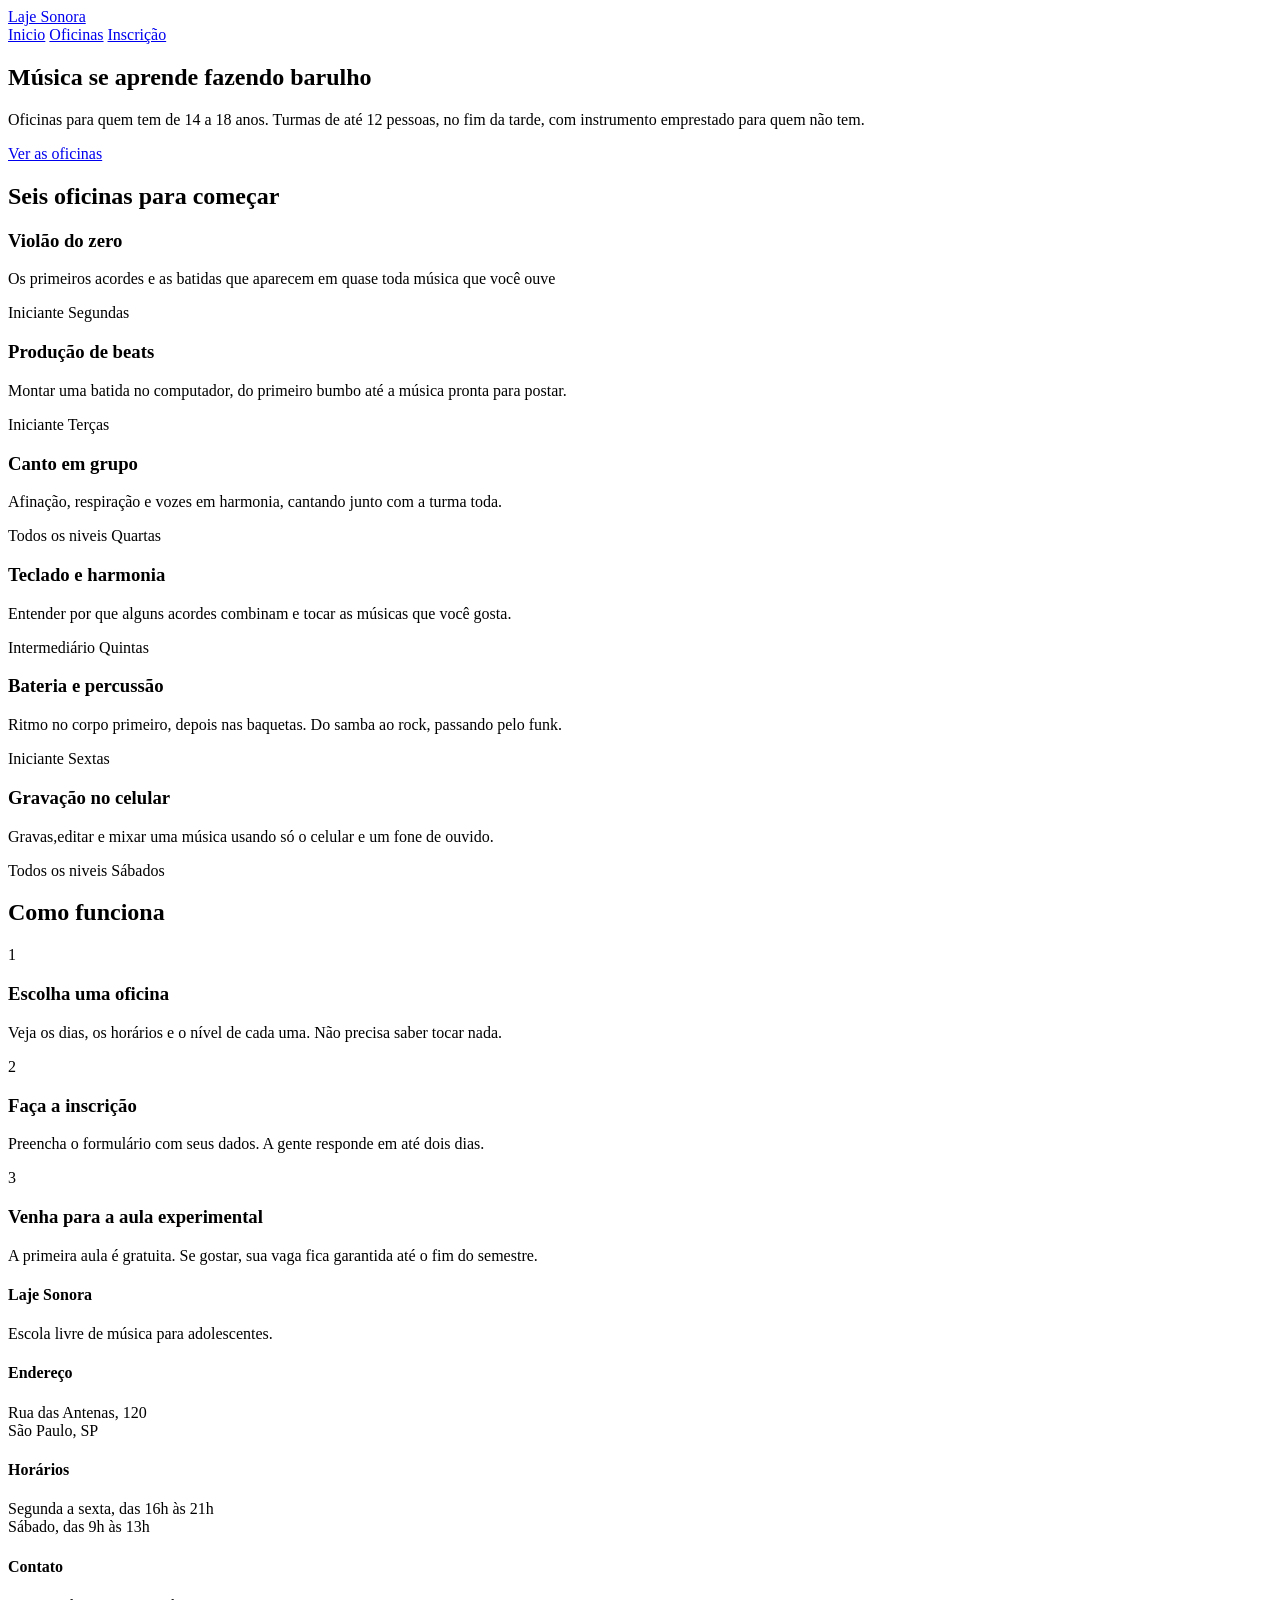
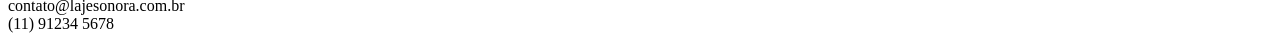
==== index.html @ c9c6be6e "Initial commit" ====
<!DOCTYPE html>
<html lang="pt-BR">
<head>
    <meta charset="UTF-8">
    <meta name="viewport" content="width=device-width, initial-scale=1.0">
    <title>Laje Sonora | Início</title>
    <link rel="stylesheet" href="style.css">
    <link rel="preconnect" href="https://fonts.googleapis.com">
    <link rel="preconnect" href="https://fonts.gstatic.com" crossorigin>
    <link href="https://fonts.googleapis.com/css2?family=Archivo:ital,wght@0,100..900;1,100..900&family=Big+Shoulders:opsz,wght@10..72,100..900&display=swap" rel="stylesheet">

</head>
<body>
    
    <header class="Conteudo topo">
        <a href="index.html Logo">Laje Sonora</a>

        <nav class="Menu">
            <a href="index.html" class="atual">Inicio</a>
            <a href="oficinas.html">Oficinas</a>
            <a href="inscricao.html">Inscrição</a>
        </nav>
    </header>
    <main>
        <section class="conteudo cartazes">
            <div class="cartaz cartaz-principal">
                <h1>Música se aprende fazendo barulho</h1>
            </div>
            <div class="cartaz cartaz-lateral">
                <p>Oficinas para quem tem de 14 a 18 anos. Turmas de até 12 pessoas, no fim da tarde, com instrumento emprestado para quem não tem.</p>
                <a href="oficinas.html" class="botao">Ver as oficinas</a>
            </div>
        </section>
        
        <section class="conteudo secao">
            <h2 class="titulo-secao">Seis oficinas para começar</h2>
            <div class="cards">
                <article class="card">
                    <div class="foto foto-azul"></div>

                    <div class="card-texto">
                        <h3>Violão do zero</h3>
                        <p>Os primeiros acordes e as batidas que aparecem em quase toda música que você ouve</p>

                        <div class="card-info">
                            <span>Iniciante</span>
                            <span>Segundas</span>
                        </div>
                    </div>
                </article>
                <article class="card">
                    <div class="foto foto-amarela"></div>

                    <div class="card-texto">
                        <h3>Produção de beats</h3>
                        <p>Montar uma batida no computador, do primeiro bumbo até a música pronta para postar.</p>

                        <div class="card-info">
                            <span>Iniciante</span>
                            <span>Terças</span>
                        </div>
                    </div>
                </article>
                <article class="card">
                    <div class="foto foto-tinta"></div>

                    <div class="card-texto">
                        <h3>Canto em grupo</h3>
                        <p>Afinação, respiração e vozes em harmonia, cantando junto com a turma toda.</p>

                        <div class="card-info">
                            <span>Todos os niveis</span>
                            <span>Quartas</span>
                        </div>
                    </div>
                </article>
                <article class="card">
                    <div class="foto"></div>

                    <div class="card-texto">
                        <h3>Teclado e harmonia</h3>
                        <p>Entender por que alguns acordes combinam e tocar as músicas que você gosta.</p>

                        <div class="card-info">
                            <span>Intermediário</span>
                            <span>Quintas</span>
                        </div>
                    </div>
                </article>
                <article class="card">
                    <div class="foto foto-azul"></div>

                    <div class="card-texto">
                        <h3>Bateria e percussão</h3>
                        <p>Ritmo no corpo primeiro, depois nas baquetas. Do samba ao rock, passando pelo funk.</p>

                        <div class="card-info">
                            <span>Iniciante</span>
                            <span>Sextas</span>
                        </div>
                    </div>
                </article>
                <article class="card">
                    <div class="foto foto-tinta"></div>

                    <div class="card-texto">
                        <h3>Gravação no celular</h3>
                        <p>Gravas,editar e mixar uma música usando só o celular e um fone de ouvido.</p>

                        <div class="card-info">
                            <span>Todos os niveis</span>
                            <span>Sábados</span>
                        </div>
                    </div>
                </article>
            </div>
        </section>
        <section class="conteudo secao">
            <h2 class="titulo-secao">Como funciona</h2>
            <div class="passos">
                <div class="passo">
                    <p class="passo-numero">1</p>
                    <h3>Escolha uma oficina</h3>
                    <p>Veja os dias, os horários e o nível de cada uma. Não precisa saber tocar nada.</p>
                </div>
                <div class="passo">
                    <p class="passo-numero">2</p>
                    <h3>Faça a inscrição</h3>
                    <p>Preencha o formulário com seus dados. A gente responde em até dois dias.</p>
                </div>
                <div class="passo">
                    <p class="passo-numero">3</p>
                    <h3>Venha para a aula experimental</h3>
                    <p>A primeira aula é gratuita. Se gostar, sua vaga fica garantida até o fim do semestre.</p>
                </div>

            </div>
        </section>
    </main>
    <footer class="rodape">
        <div class="conteudo rodape-colunas">
            <div class="rodape-colunas">
                <h4>Laje Sonora</h4>
                <p>Escola livre de música para adolescentes.</p>
            </div>
            <div class="rodape-colunas">
                <h4>Endereço</h4>
                <p>Rua das Antenas, 120 <br> São Paulo, SP</p>
            </div>
            <div class="rodape-colunas">
                <h4>Horários</h4>
                <p>Segunda a sexta, das 16h às 21h <br> Sábado, das 9h às 13h</p>
            </div>
            <div class="rodape-colunas">
                <h4>Contato</h4>
                <p>contato@lajesonora.com.br <br> (11) 91234 5678</p>
            </div>
        </div>
    </footer>
</body>
</html>
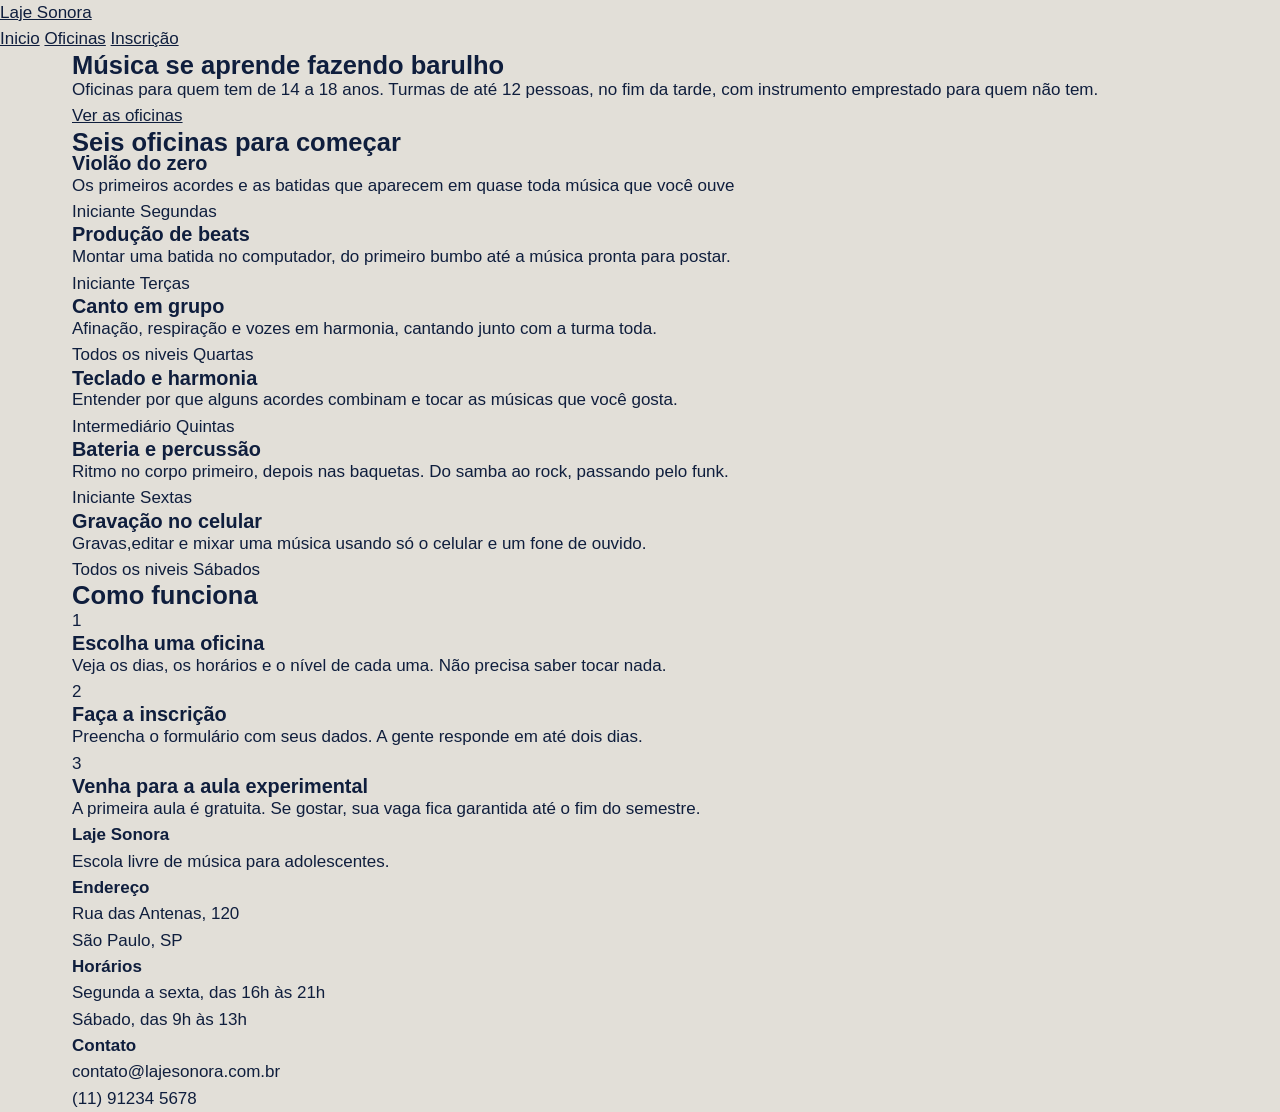
==== commit beae3792: "CSS geral: reset, variáveis e fontes" ====
--- a/index.html
+++ b/index.html
@@ -4,18 +4,17 @@
     <meta charset="UTF-8">
     <meta name="viewport" content="width=device-width, initial-scale=1.0">
     <title>Laje Sonora | Início</title>
-    <link rel="stylesheet" href="style.css">
+    <link rel="stylesheet" href="index.css">
     <link rel="preconnect" href="https://fonts.googleapis.com">
     <link rel="preconnect" href="https://fonts.gstatic.com" crossorigin>
     <link href="https://fonts.googleapis.com/css2?family=Archivo:ital,wght@0,100..900;1,100..900&family=Big+Shoulders:opsz,wght@10..72,100..900&display=swap" rel="stylesheet">
 
 </head>
 <body>
-    
     <header class="Conteudo topo">
-        <a href="index.html Logo">Laje Sonora</a>
+        <a href="index.html" class="logo">Laje Sonora</a>
 
-        <nav class="Menu">
+        <nav class="menu">
             <a href="index.html" class="atual">Inicio</a>
             <a href="oficinas.html">Oficinas</a>
             <a href="inscricao.html">Inscrição</a>
@@ -31,17 +30,14 @@
                 <a href="oficinas.html" class="botao">Ver as oficinas</a>
             </div>
         </section>
-        
         <section class="conteudo secao">
             <h2 class="titulo-secao">Seis oficinas para começar</h2>
             <div class="cards">
                 <article class="card">
                     <div class="foto foto-azul"></div>
-
                     <div class="card-texto">
                         <h3>Violão do zero</h3>
                         <p>Os primeiros acordes e as batidas que aparecem em quase toda música que você ouve</p>
-
                         <div class="card-info">
                             <span>Iniciante</span>
                             <span>Segundas</span>
@@ -50,11 +46,9 @@
                 </article>
                 <article class="card">
                     <div class="foto foto-amarela"></div>
-
                     <div class="card-texto">
                         <h3>Produção de beats</h3>
                         <p>Montar uma batida no computador, do primeiro bumbo até a música pronta para postar.</p>
-
                         <div class="card-info">
                             <span>Iniciante</span>
                             <span>Terças</span>
@@ -67,7 +61,6 @@
                     <div class="card-texto">
                         <h3>Canto em grupo</h3>
                         <p>Afinação, respiração e vozes em harmonia, cantando junto com a turma toda.</p>
-
                         <div class="card-info">
                             <span>Todos os niveis</span>
                             <span>Quartas</span>
@@ -76,11 +69,9 @@
                 </article>
                 <article class="card">
                     <div class="foto"></div>
-
                     <div class="card-texto">
                         <h3>Teclado e harmonia</h3>
                         <p>Entender por que alguns acordes combinam e tocar as músicas que você gosta.</p>
-
                         <div class="card-info">
                             <span>Intermediário</span>
                             <span>Quintas</span>
@@ -89,11 +80,9 @@
                 </article>
                 <article class="card">
                     <div class="foto foto-azul"></div>
-
                     <div class="card-texto">
                         <h3>Bateria e percussão</h3>
                         <p>Ritmo no corpo primeiro, depois nas baquetas. Do samba ao rock, passando pelo funk.</p>
-
                         <div class="card-info">
                             <span>Iniciante</span>
                             <span>Sextas</span>
@@ -102,11 +91,9 @@
                 </article>
                 <article class="card">
                     <div class="foto foto-tinta"></div>
-
                     <div class="card-texto">
                         <h3>Gravação no celular</h3>
                         <p>Gravas,editar e mixar uma música usando só o celular e um fone de ouvido.</p>
-
                         <div class="card-info">
                             <span>Todos os niveis</span>
                             <span>Sábados</span>
@@ -133,7 +120,6 @@
                     <h3>Venha para a aula experimental</h3>
                     <p>A primeira aula é gratuita. Se gostar, sua vaga fica garantida até o fim do semestre.</p>
                 </div>
-
             </div>
         </section>
     </main>
--- a/index.css
+++ b/index.css
@@ -0,0 +1,43 @@
+* {
+    margin: 0;
+    padding: 0;
+    box-sizing: border-box;
+}
+
+:root {
+    --concreto: #E2DFD8;
+    --concreto-escuro: #CBC7BE;
+    --tinta: #0F1E3D;
+    --caixa-dagua: #1F5FBF;
+    --fita: #F3C623;
+    --branco: #FFFFFF;
+
+    --fonte-cartaz: "Big shoulders", "Arial Narrow", sans-serif;
+    --fonte-texto: "Archivo", Arial, sans-serif;
+}
+
+body {
+    background-color: var(--concreto);
+    color: var(--tinta);
+    font-family: var(--fonte-texto);
+    font-size: 17px;
+    line-height: 1.55;
+
+}
+
+a {
+    color: inherit;
+}
+
+h1, h2, h3{
+    font-family: var(--fonte-cartaz);
+    font-weight: 900;
+    line-height: 0.95;
+}
+
+.conteudo{
+    max-width: 1200px;
+    margin-inline: auto;
+    padding-inline: 32px;
+}
+
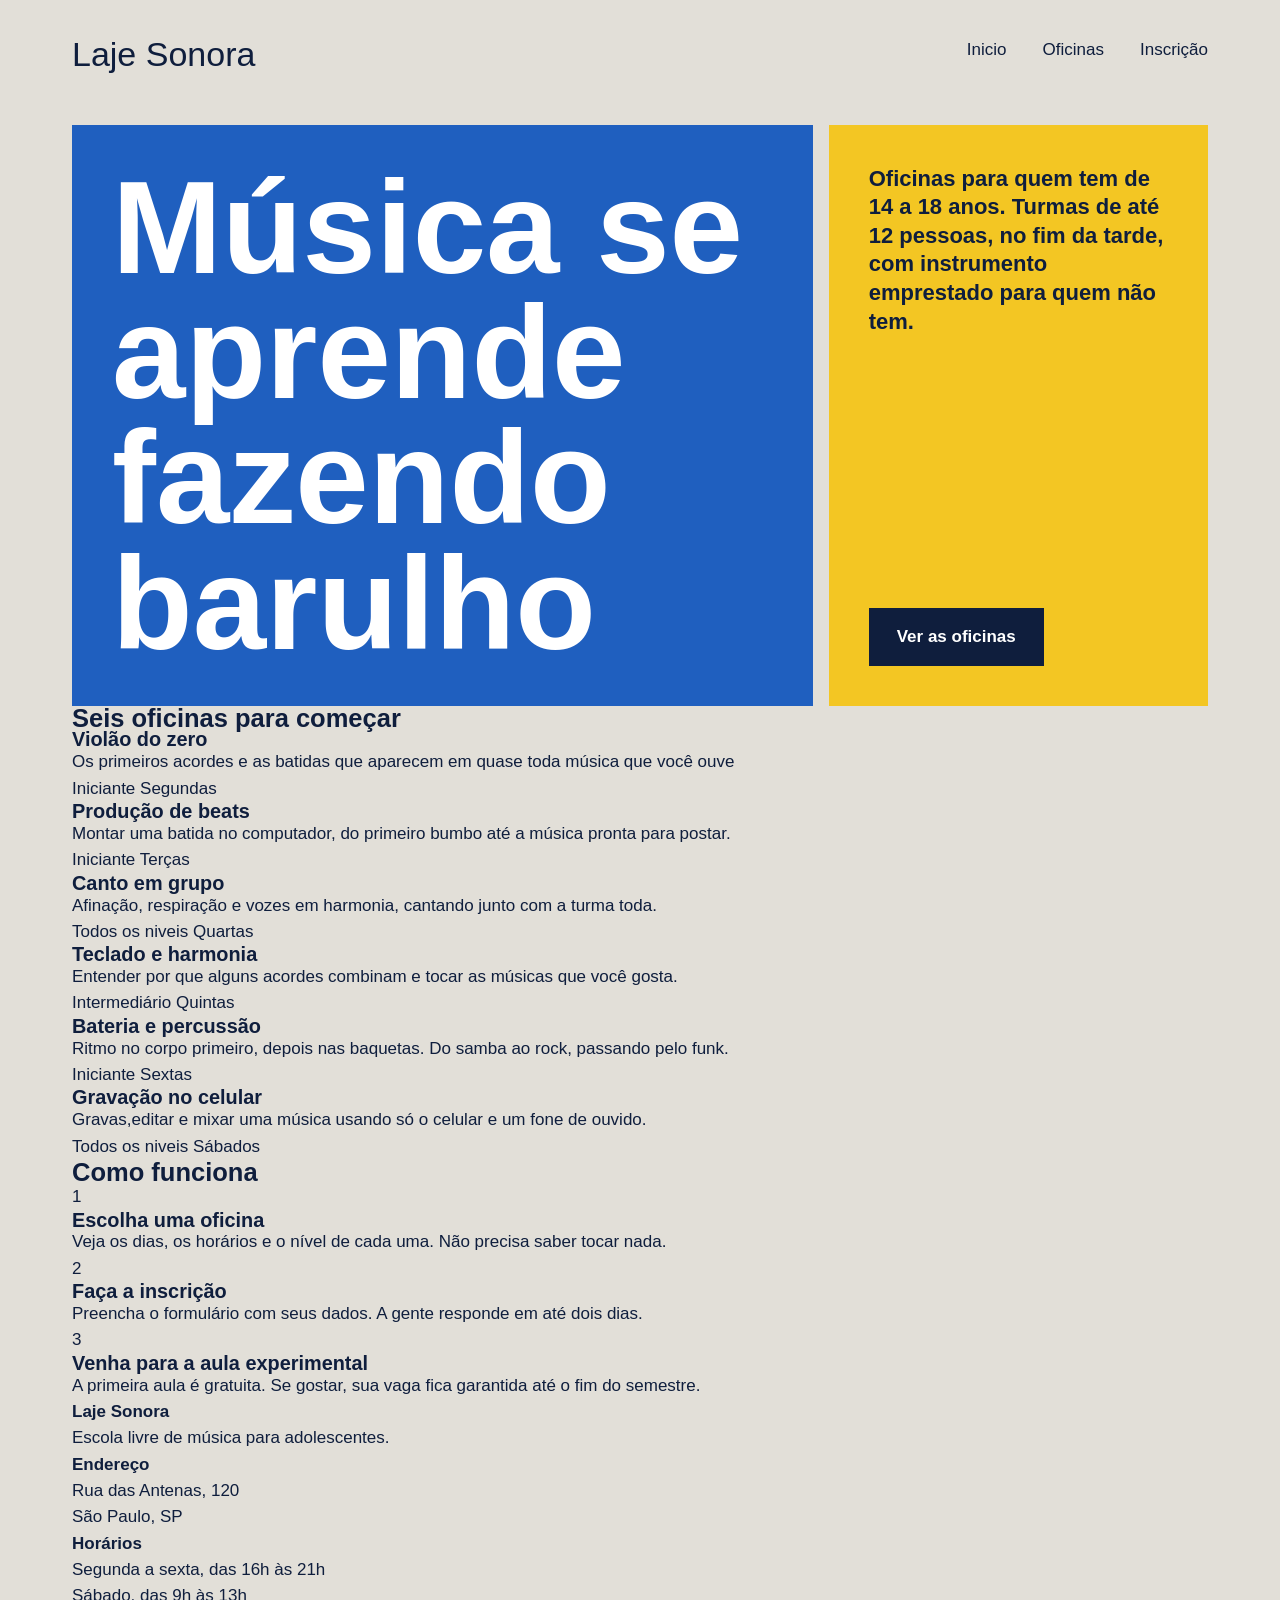
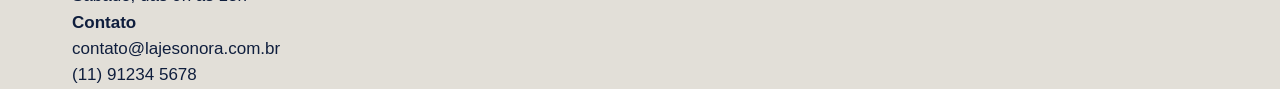
==== commit 0af78e98: "Cartazes do topo" ====
--- a/index.html
+++ b/index.html
@@ -11,7 +11,7 @@
 
 </head>
 <body>
-    <header class="Conteudo topo">
+    <header class="conteudo topo">
         <a href="index.html" class="logo">Laje Sonora</a>
 
         <nav class="menu">
--- a/index.css
+++ b/index.css
@@ -41,3 +41,89 @@
     padding-inline: 32px;
 }
 
+.topo {
+    padding-block: 28px;
+    display: flex;
+    justify-content: space-between;
+    align-items: center;
+}
+
+.logo {
+    font-family: var(--fonte-cartaz);
+    font-size: 34px;
+    font-weight: 900px;
+    text-decoration: none;
+}
+
+.menu {
+    display: flex;
+    gap: 36px;
+}
+
+.menu a {
+    font-weight: 600px;
+    text-decoration: none;
+    padding-bottom: 4px;
+    border-bottom: 4px solid transparent;
+}
+
+.menu a:hover{
+    border-bottom-color: var(--tinta);
+}
+
+.menu a.atual:hover {
+    border-bottom-color: var(--fita);
+}
+
+.cartazes {
+    margin-top: 16px;
+    display: flex;
+    gap: 16px;
+}
+
+.cartaz {
+    padding: 40px;
+}
+
+.cartaz-principal {
+    background-color: var(--caixa-dagua);
+    color: var(--branco);
+    flex: 2;
+}
+
+.cartaz-principal h1 {
+    font-size: 132px;
+    width: 9ch;
+}
+
+.cartaz-lateral {
+    background-color: var(--fita);
+    flex: 1;
+    display: flex;
+    flex-direction: column;
+    justify-content: space-between;
+    gap: 32px;
+    align-items: flex-start;
+}
+
+.cartaz-lateral p {
+    font-size: 22px;
+    font-weight: 600;
+    line-height: 1.3;
+}
+
+.botao {
+    background-color: var(--tinta);
+    color: var(--branco);
+    font-weight: 700;
+    text-decoration: none;
+    padding: 16px 28px;
+    border: none;
+    font-family: var(--fonte-texto);
+    font-size: 17px;
+    cursor: pointer;
+}
+
+.botao:hover {
+    background-color: var(--caixa-dagua);
+}
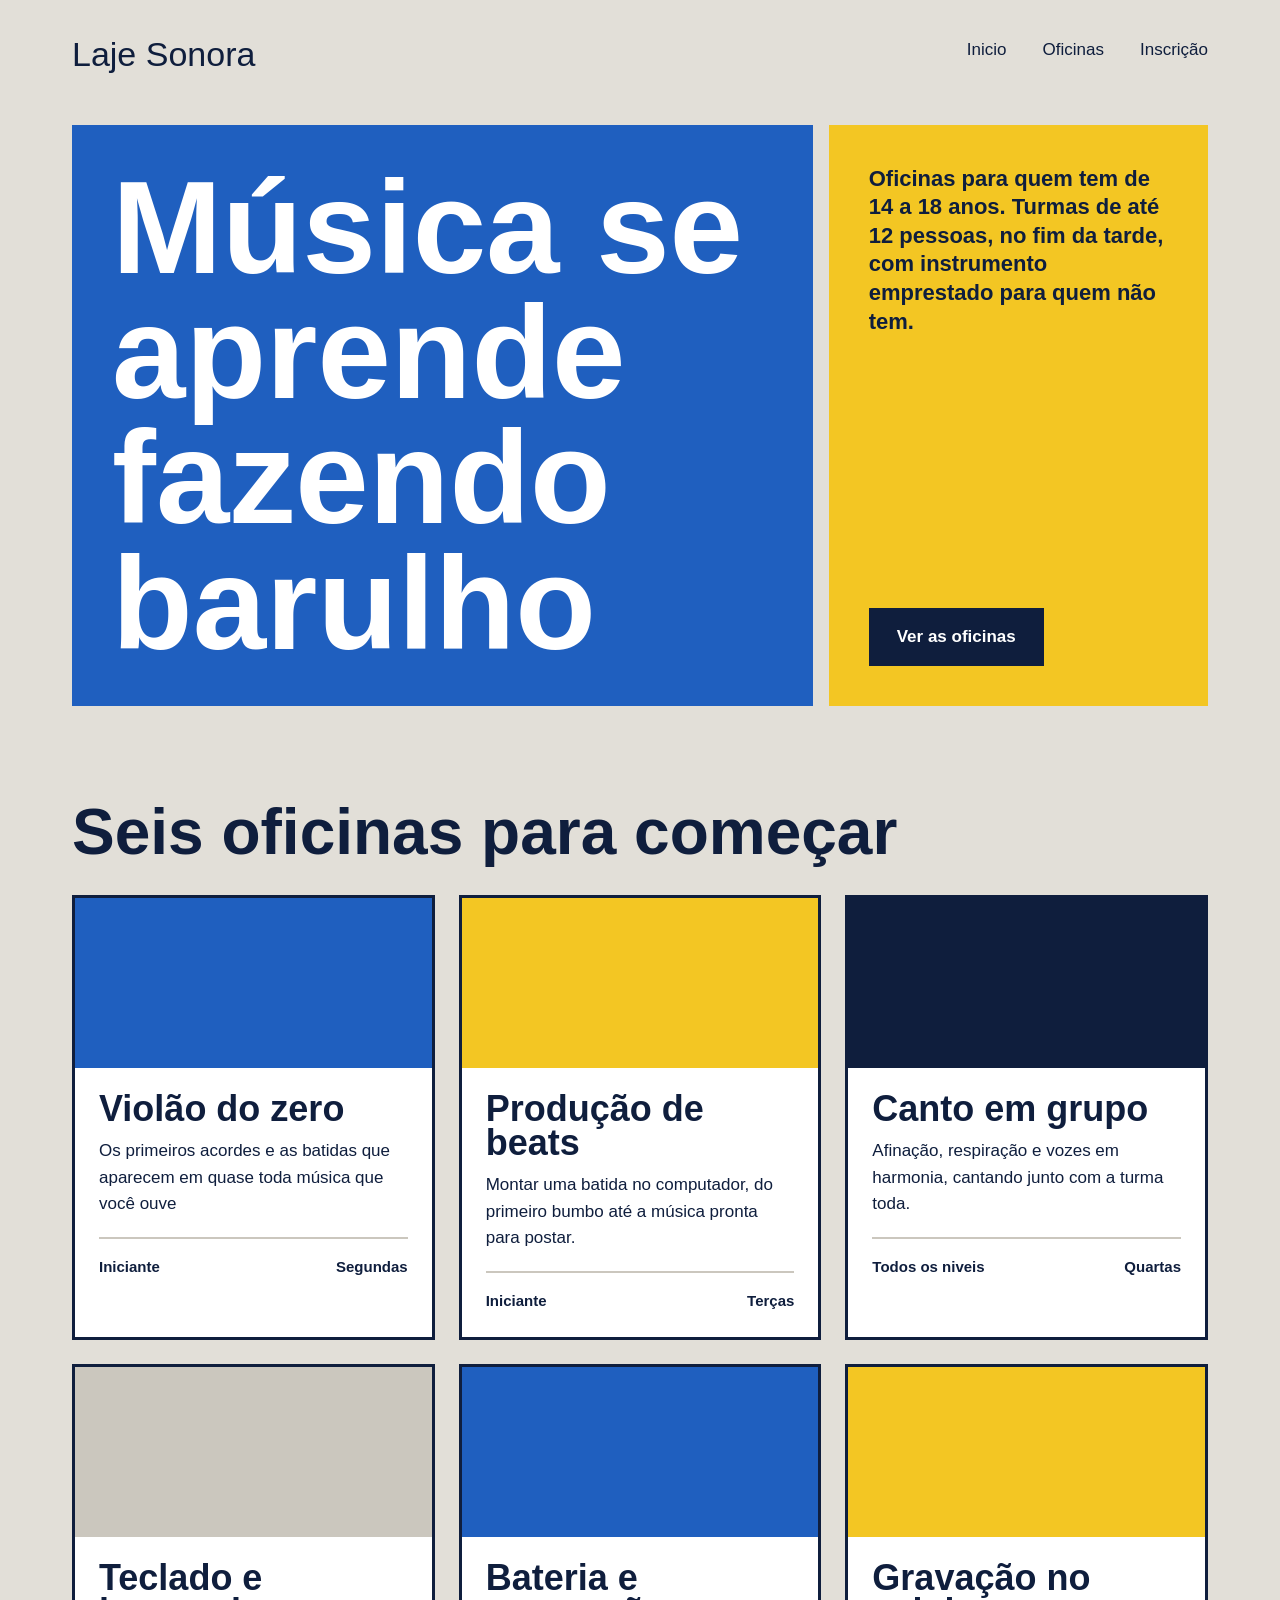
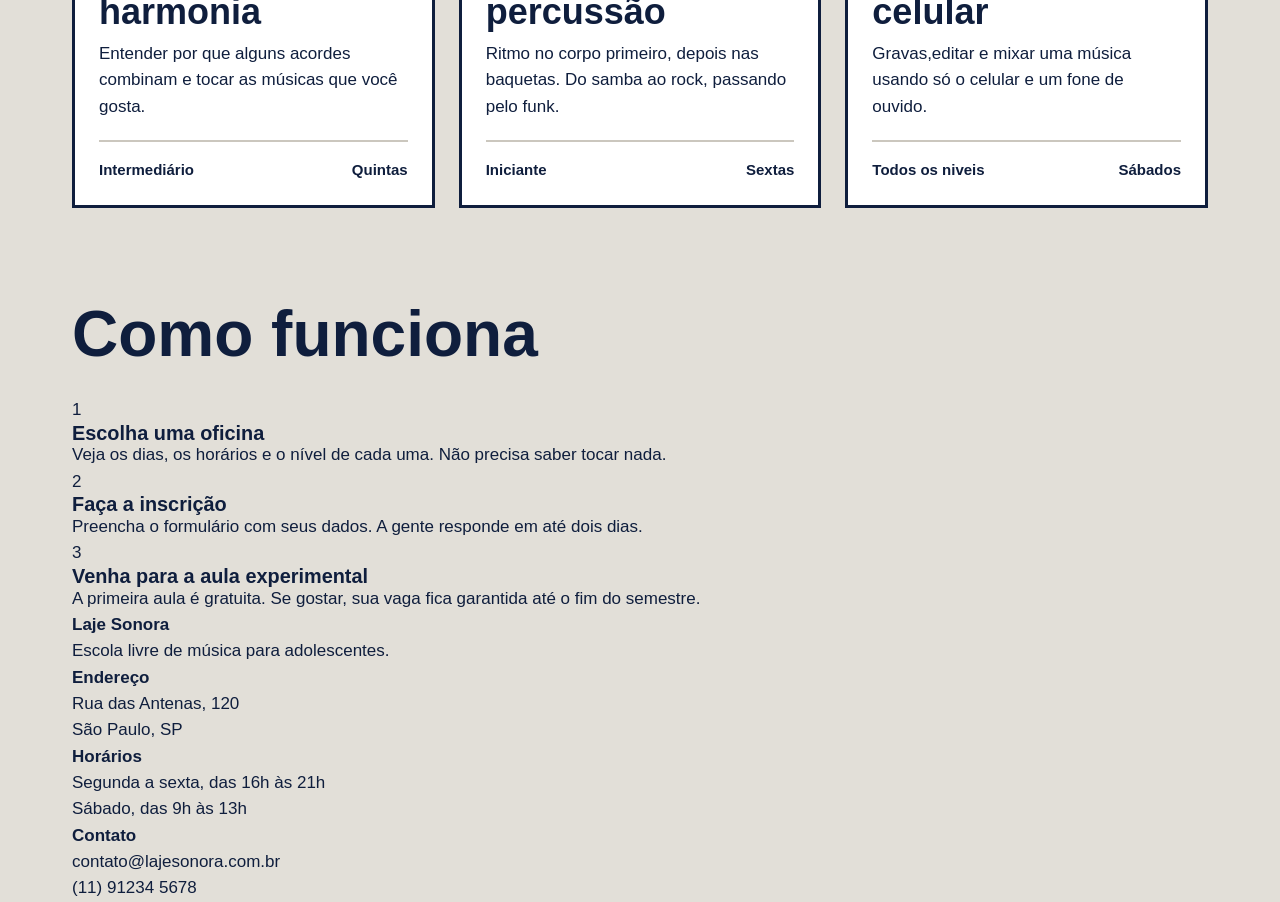
==== commit f47fcf00: "Cards das oficinas" ====
--- a/index.html
+++ b/index.html
@@ -90,7 +90,7 @@
                     </div>
                 </article>
                 <article class="card">
-                    <div class="foto foto-tinta"></div>
+                    <div class="foto foto-amarela"></div>
                     <div class="card-texto">
                         <h3>Gravação no celular</h3>
                         <p>Gravas,editar e mixar uma música usando só o celular e um fone de ouvido.</p>
--- a/index.css
+++ b/index.css
@@ -126,4 +126,64 @@
 
 .botao:hover {
     background-color: var(--caixa-dagua);
+}
+
+.secao {
+    margin-top: 96px;
+}
+
+.titulo-secao{
+    font-size: 64px;
+    margin-bottom: 32px;
+}
+
+.cards {
+    display: flex;
+    flex-wrap: wrap;
+    gap: 24px;
+}
+
+.card {
+    background-color: var(--branco);
+    border: 3px solid var(--tinta);
+    flex: 1 1 340px;
+}
+
+.card .foto {
+    height: 170px;
+}
+
+.foto {
+    background-color: var(--concreto-escuro);
+}
+
+.foto-azul {
+    background-color: var(--caixa-dagua);
+}
+
+.foto-amarela {
+    background-color: var(--fita);
+}
+
+.foto-tinta {
+    background-color: var(--tinta);
+}
+
+.card-texto {
+    padding: 24px;
+}
+
+.card h3 {
+    font-size: 36px;
+    margin-bottom: 12px;
+}
+
+.card-info {
+    margin-top: 20px;
+    padding-top: 16px;
+    border-top: 2px solid var(--concreto-escuro);
+    font-weight: 600;
+    font-size: 15px;
+    display: flex;
+    justify-content: space-between;
 }
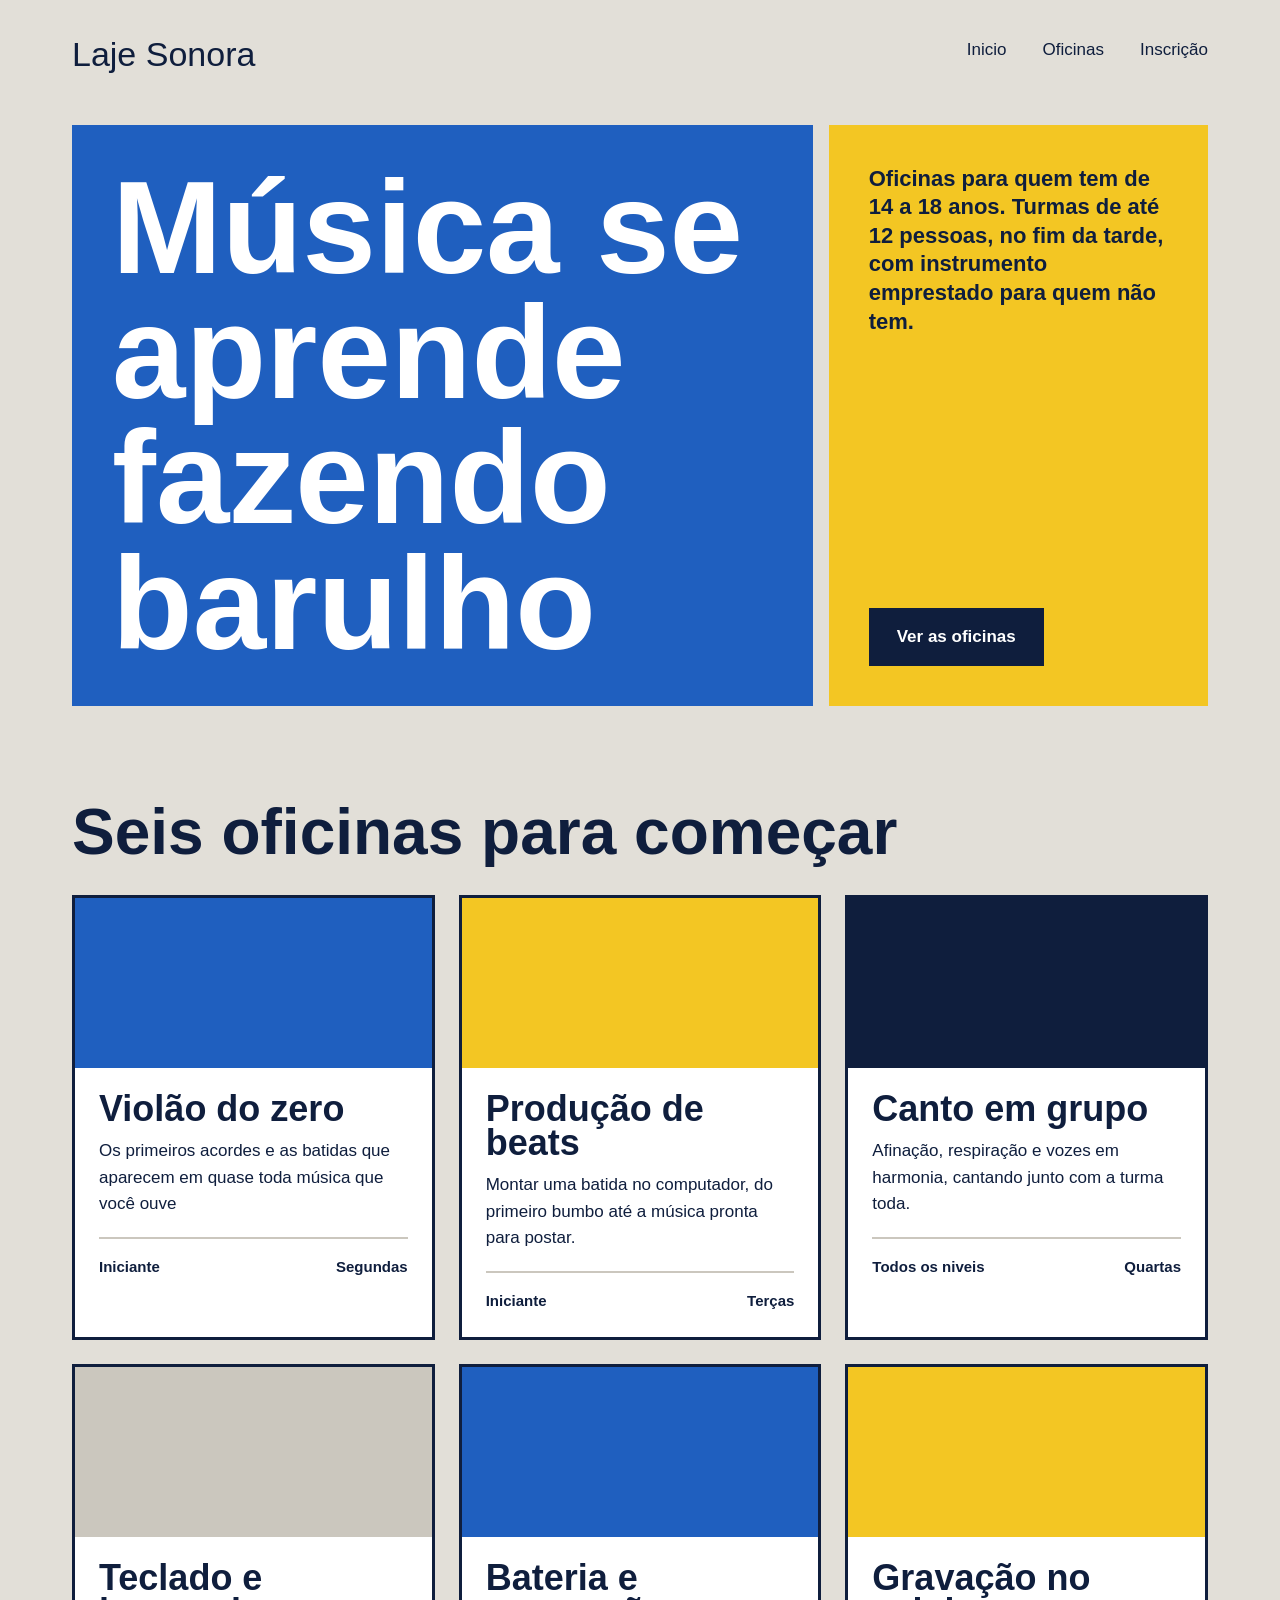
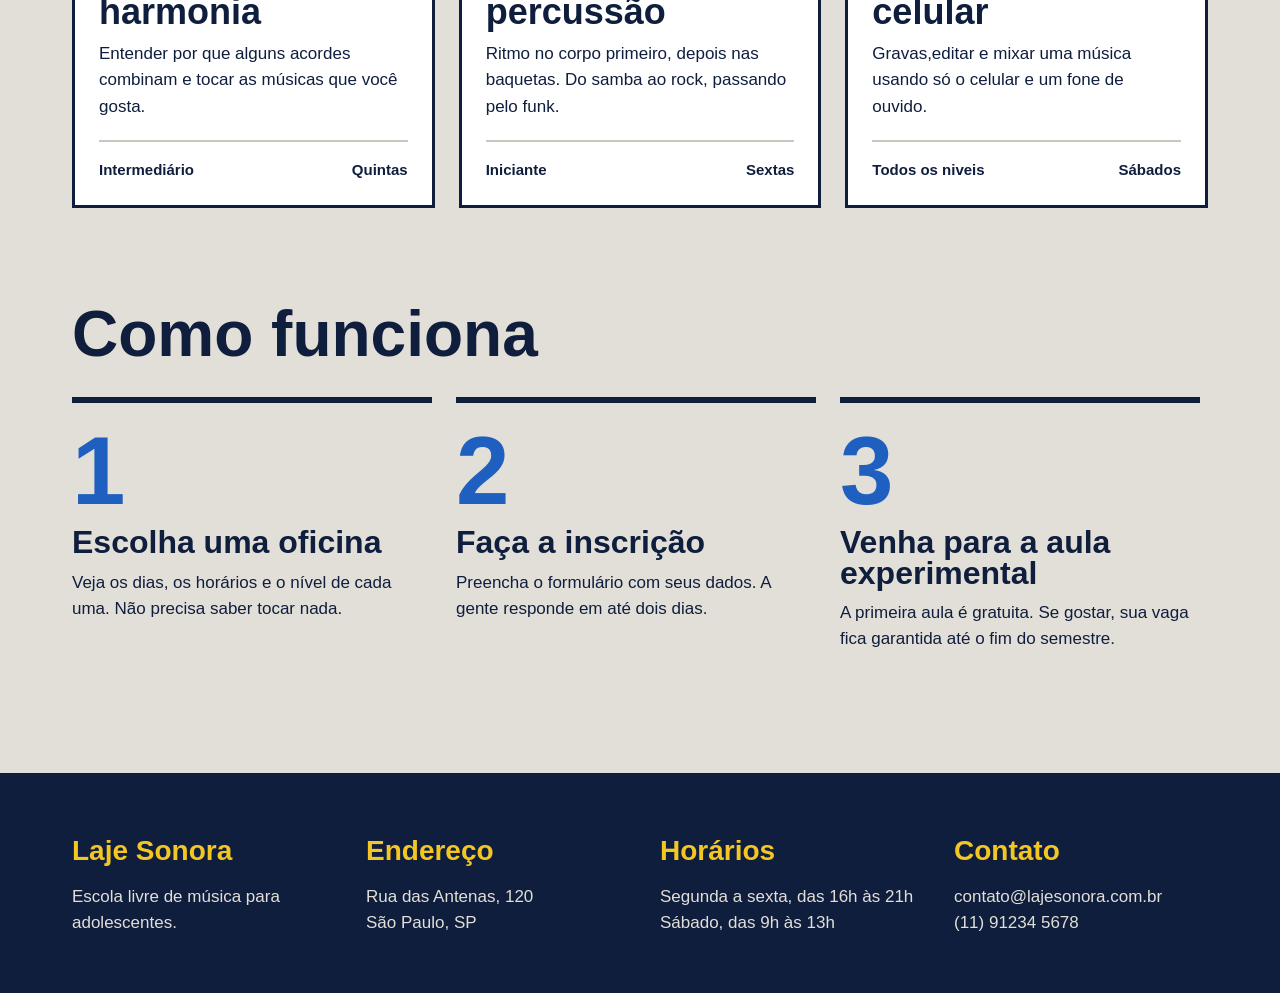
==== commit fc31cf92: "Pagina inicial pronta" ====
--- a/index.html
+++ b/index.html
@@ -125,19 +125,19 @@
     </main>
     <footer class="rodape">
         <div class="conteudo rodape-colunas">
-            <div class="rodape-colunas">
+            <div class="rodape-coluna">
                 <h4>Laje Sonora</h4>
                 <p>Escola livre de música para adolescentes.</p>
             </div>
-            <div class="rodape-colunas">
+            <div class="rodape-coluna">
                 <h4>Endereço</h4>
                 <p>Rua das Antenas, 120 <br> São Paulo, SP</p>
             </div>
-            <div class="rodape-colunas">
+            <div class="rodape-coluna">
                 <h4>Horários</h4>
                 <p>Segunda a sexta, das 16h às 21h <br> Sábado, das 9h às 13h</p>
             </div>
-            <div class="rodape-colunas">
+            <div class="rodape-coluna">
                 <h4>Contato</h4>
                 <p>contato@lajesonora.com.br <br> (11) 91234 5678</p>
             </div>
--- a/index.css
+++ b/index.css
@@ -186,4 +186,53 @@
     font-size: 15px;
     display: flex;
     justify-content: space-between;
+}
+
+.passos {
+    display: flex;
+    flex-wrap: wrap;
+    gap: 24px;
+}
+.passo {
+    border-top: 6px solid var(--tinta);
+    padding-top: 20px;
+    max-width: 360px;
+
+}
+
+.passo-numero {
+    font-family: var(--fonte-cartaz);
+    font-size: 96px;
+    font-weight: 900;
+    line-height: 1;
+    color: var(--caixa-dagua);
+}
+
+.passo h3 {
+    font-size: 32px;
+    margin-block: 8px 12px;
+}
+
+.rodape {
+    margin-top: 120px;
+    background-color: var(--tinta);
+    color: var(--concreto);
+    padding: 56px 0px;
+}
+
+.rodape-colunas {
+    display: flex;
+    gap: 40px;
+}
+
+.rodape-coluna {
+    justify-content: space-between;
+    min-width: 254px;
+}
+
+.rodape h4 {
+    font-family: var(--fonte-cartaz);
+    font-size: 28px;
+    color: var(--fita);
+    margin-bottom: 12px;
 }
